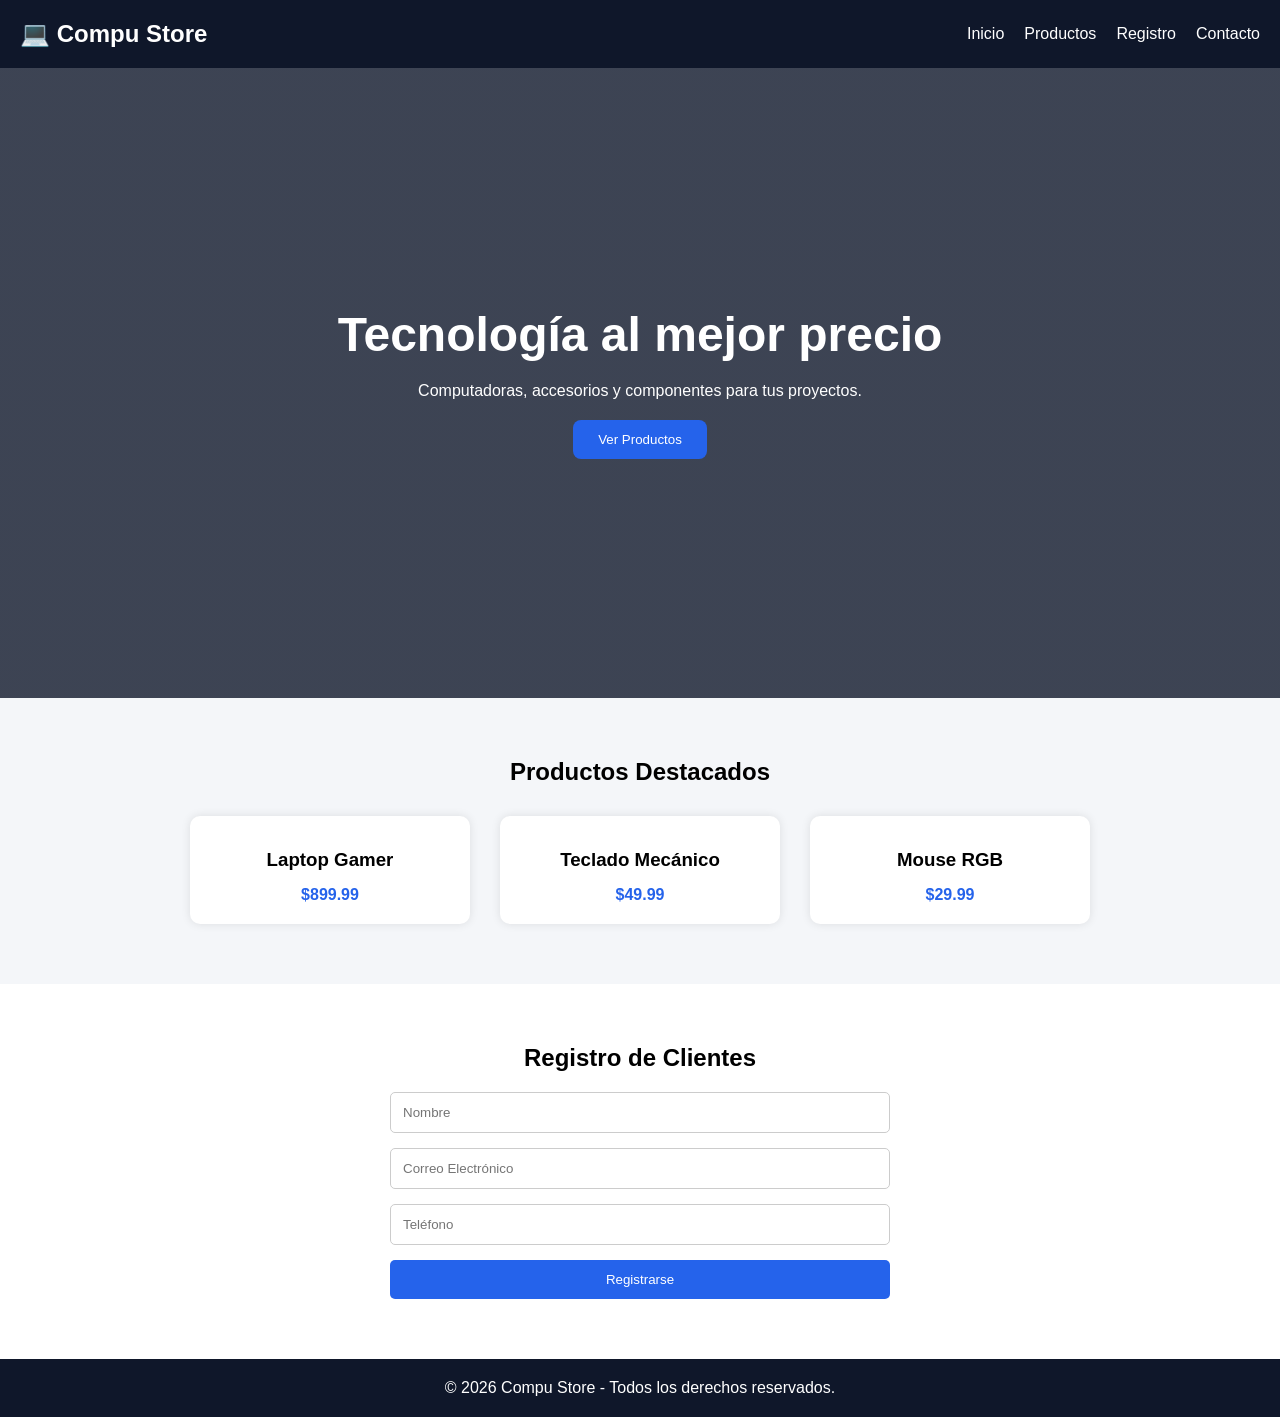
==== index.html @ cd618555 ". ." ====
<!DOCTYPE html>
<html lang="es">
<head>
    <meta charset="UTF-8">
    <meta name="viewport" content="width=device-width, initial-scale=1.0">
    <title>Compu Store</title>
    <link rel="stylesheet" href="css/style.css">
</head>
<body>

    <header>
        <nav>
            <h1>💻 Compu Store</h1>

            <ul>
                <li><a href="#">Inicio</a></li>
                <li><a href="#">Productos</a></li>
                <li><a href="#">Registro</a></li>
                <li><a href="#">Contacto</a></li>
            </ul>
        </nav>
    </header>

    <section class="hero">
        <div>
            <h2>Tecnología al mejor precio</h2>
            <p>Computadoras, accesorios y componentes para tus proyectos.</p>
            <button>Ver Productos</button>
        </div>
    </section>

    <section class="productos">

        <h2>Productos Destacados</h2>

        <div class="contenedor-productos">

            <div class="card">
                <img src="https://via.placeholder.com/250" alt="">
                <h3>Laptop Gamer</h3>
                <p>$899.99</p>
            </div>

            <div class="card">
                <img src="https://via.placeholder.com/250" alt="">
                <h3>Teclado Mecánico</h3>
                <p>$49.99</p>
            </div>

            <div class="card">
                <img src="https://via.placeholder.com/250" alt="">
                <h3>Mouse RGB</h3>
                <p>$29.99</p>
            </div>

        </div>

    </section>

    <section class="registro">

        <h2>Registro de Clientes</h2>

        <form id="registroForm">

            <input type="text" id="nombre" placeholder="Nombre" required>

            <input type="email" id="correo" placeholder="Correo Electrónico" required>

            <input type="tel" id="telefono" placeholder="Teléfono" required>

            <button type="submit">Registrarse</button>

        </form>

    </section>

    <footer>
        <p>© 2026 Compu Store - Todos los derechos reservados.</p>
    </footer>

    <script src="js/script.js"></script>

</body>
</html>
---- css/style.css ----
*{
    margin:0;
    padding:0;
    box-sizing:border-box;
    font-family:Arial, Helvetica, sans-serif;
}

body{
    background:#f4f6f9;
}

header{
    background:#0f172a;
    color:white;
    padding:20px;
}

nav{
    display:flex;
    justify-content:space-between;
    align-items:center;
}

nav ul{
    list-style:none;
    display:flex;
    gap:20px;
}

nav a{
    color:white;
    text-decoration:none;
}

.hero{
    height:70vh;
    background:linear-gradient(
        rgba(15,23,42,.8),
        rgba(15,23,42,.8)
    ),
    url("https://images.unsplash.com/photo-1518770660439-4636190af475");
    
    background-size:cover;
    background-position:center;

    display:flex;
    justify-content:center;
    align-items:center;

    text-align:center;
    color:white;
}

.hero h2{
    font-size:3rem;
}

.hero p{
    margin:20px 0;
}

.hero button{
    padding:12px 25px;
    border:none;
    background:#2563eb;
    color:white;
    cursor:pointer;
    border-radius:8px;
}

.productos{
    padding:60px 10%;
}

.productos h2{
    text-align:center;
    margin-bottom:30px;
}

.contenedor-productos{
    display:flex;
    justify-content:center;
    gap:30px;
    flex-wrap:wrap;
}

.card{
    width:280px;
    background:white;
    border-radius:10px;
    overflow:hidden;
    box-shadow:0 0 10px rgba(0,0,0,.1);
    text-align:center;
}

.card img{
    width:100%;
}

.card h3{
    margin:15px 0;
}

.card p{
    margin-bottom:20px;
    color:#2563eb;
    font-weight:bold;
}

.registro{
    padding:60px 10%;
    background:white;
}

.registro h2{
    text-align:center;
    margin-bottom:20px;
}

form{
    max-width:500px;
    margin:auto;

    display:flex;
    flex-direction:column;
    gap:15px;
}

input{
    padding:12px;
    border:1px solid #ccc;
    border-radius:5px;
}

form button{
    padding:12px;
    border:none;
    background:#2563eb;
    color:white;
    border-radius:5px;
    cursor:pointer;
}

footer{
    background:#0f172a;
    color:white;
    text-align:center;
    padding:20px;
}
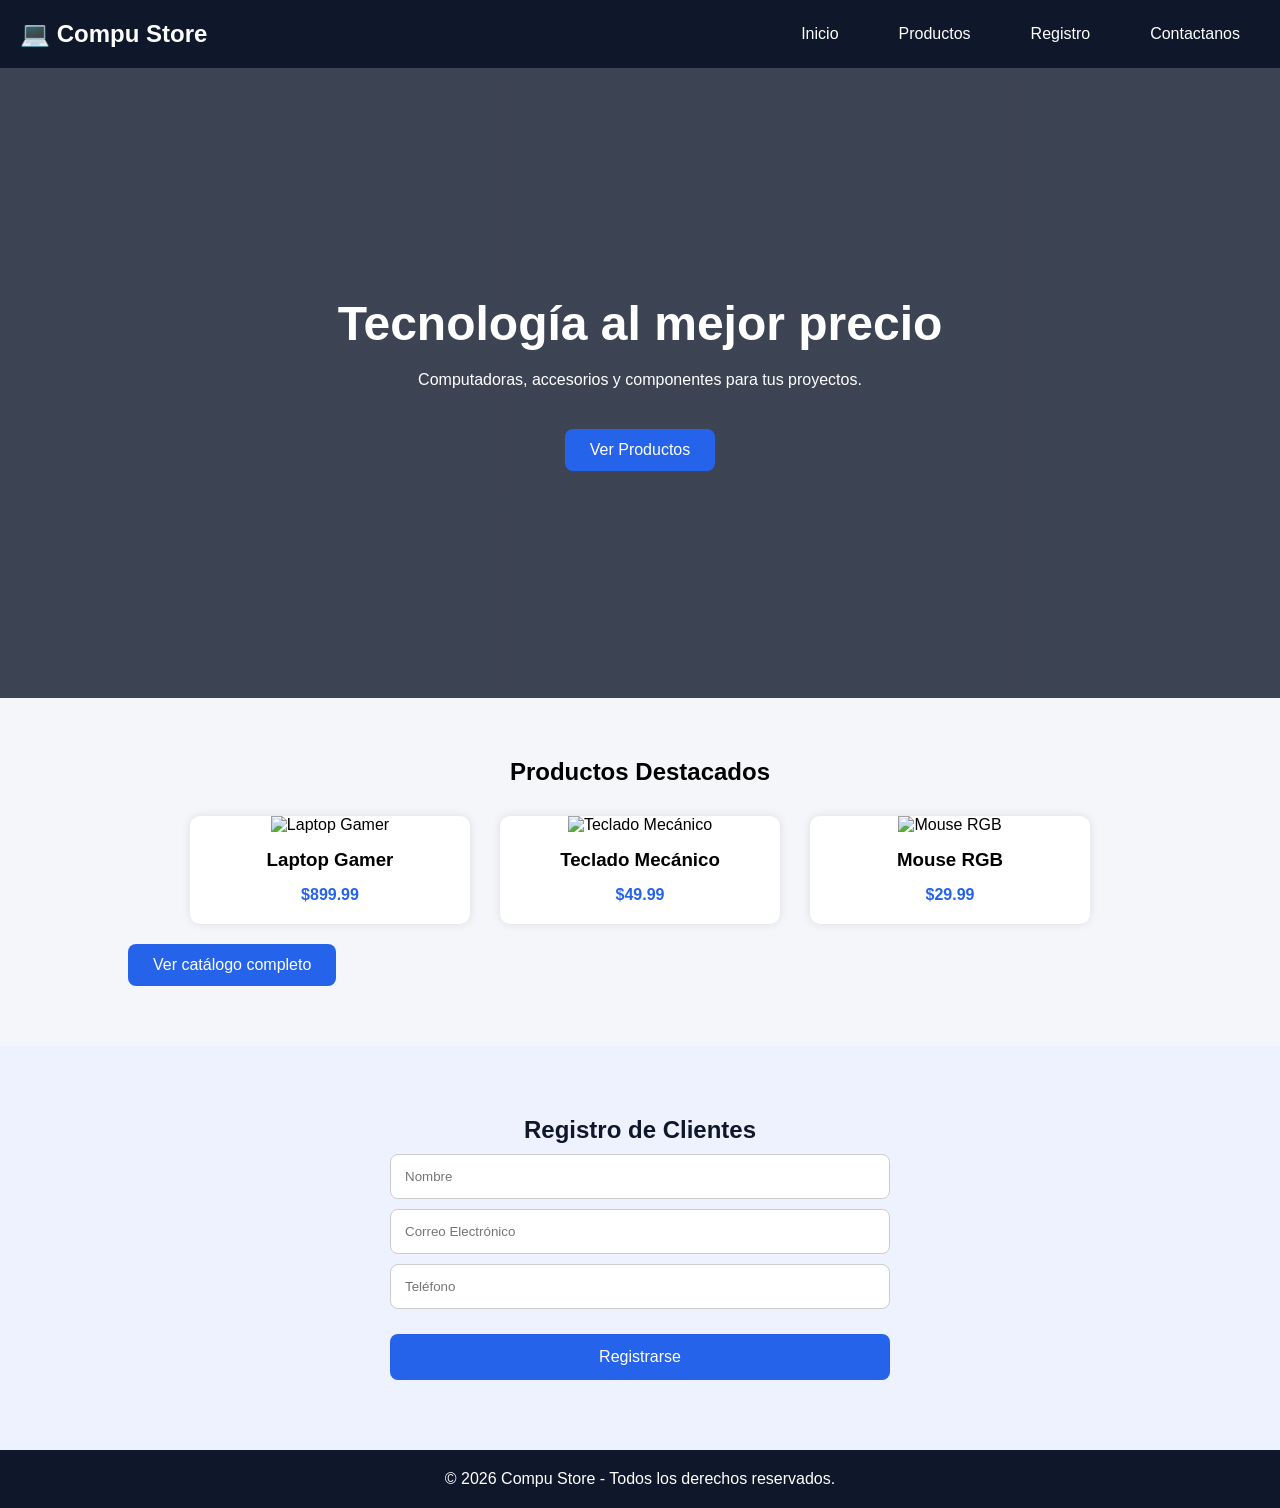
==== commit 5549dab2: ". ." ====
--- a/index.html
+++ b/index.html
@@ -13,10 +13,10 @@
             <h1>💻 Compu Store</h1>
 
             <ul>
-                <li><a href="#">Inicio</a></li>
-                <li><a href="#">Productos</a></li>
-                <li><a href="#">Registro</a></li>
-                <li><a href="#">Contacto</a></li>
+                <li><a href="index.html" class="active">Inicio</a></li>
+                <li><a href="productos.html" class="active">Productos</a></li>
+                <li><a href="registro.html" class="active">Registro</a></li>
+                <li><a href="contactos.html" class="active">Contactanos</a></li>
             </ul>
         </nav>
     </header>
@@ -25,11 +25,44 @@
         <div>
             <h2>Tecnología al mejor precio</h2>
             <p>Computadoras, accesorios y componentes para tus proyectos.</p>
-            <button>Ver Productos</button>
+            <a href="productos.html" class="btn-productos">Ver Productos</a>
         </div>
     </section>
 
     <section class="productos">
+
+<h2>Productos Destacados</h2>
+
+<div class="contenedor-productos">
+
+    <div class="card">
+        <img src="https://images.unsplash.com/photo-1496181133206-80ce9b88a853?w=500" alt="Laptop Gamer">
+        <h3>Laptop Gamer</h3>
+        <p>$899.99</p>
+    </div>
+
+
+    <div class="card">
+        <img src="https://images.unsplash.com/photo-1587829741301-dc798b83add3?w=500" alt="Teclado Mecánico">
+        <h3>Teclado Mecánico</h3>
+        <p>$49.99</p>
+    </div>
+
+
+    <div class="card">
+        <img src="https://images.unsplash.com/photo-1527814050087-3793815479db?w=500" alt="Mouse RGB">
+        <h3>Mouse RGB</h3>
+        <p>$29.99</p>
+    </div>
+
+</div>
+
+<a href="productos.html" class="btn-productos">
+    Ver catálogo completo
+</a>
+
+</section>
+   <!--  <section class="productos">
 
         <h2>Productos Destacados</h2>
 
@@ -56,7 +89,7 @@
         </div>
 
     </section>
-
+ -->
     <section class="registro">
 
         <h2>Registro de Clientes</h2>
--- a/css/style.css
+++ b/css/style.css
@@ -27,9 +27,21 @@
     gap:20px;
 }
 
-nav a{
-    color:white;
-    text-decoration:none;
+nav a {
+    color: white;
+    text-decoration: none;
+    padding: 10px 20px;       
+    border-radius: 5px;       
+    transition: background 0.3s, color 0.3s; 
+}
+
+nav a:hover {
+    background: #2563eb;      
+    color: #fff;              
+}
+
+nav a:active {
+    background: #1e40af;     
 }
 
 .hero{
@@ -116,6 +128,25 @@
     text-align:center;
     margin-bottom:20px;
 }
+.btn-productos{
+    display:inline-block;
+    margin-top:20px;
+    padding:12px 25px;
+    background:#2563eb;
+    color:white;
+    text-decoration:none;
+    border-radius:8px;
+    transition:.3s;
+}
+
+.btn-productos:hover{
+    background:#1e40af;
+}
+.card img{
+    width:100%;
+    height:200px;
+    object-fit:cover;
+}
 
 form{
     max-width:500px;
@@ -146,4 +177,70 @@
     color:white;
     text-align:center;
     padding:20px;
+}
+.registro{
+    padding:70px 10%;
+    background:#eef2ff;
+}
+
+
+.registro-contenedor{
+    max-width:550px;
+    margin:auto;
+    background:white;
+    padding:40px;
+    border-radius:15px;
+    box-shadow:0 10px 25px rgba(0,0,0,.1);
+}
+
+
+.registro h2{
+    text-align:center;
+    color:#0f172a;
+    margin-bottom:10px;
+}
+
+
+.registro p{
+    text-align:center;
+    margin-bottom:25px;
+    color:#555;
+}
+
+
+.registro form{
+    display:flex;
+    flex-direction:column;
+    gap:10px;
+}
+
+
+.registro label{
+    font-weight:bold;
+    color:#0f172a;
+}
+
+
+.registro input{
+    width:100%;
+    padding:14px;
+    border:1px solid #ccc;
+    border-radius:8px;
+}
+
+
+.registro button{
+    margin-top:15px;
+    padding:14px;
+    background:#2563eb;
+    color:white;
+    border:none;
+    border-radius:8px;
+    cursor:pointer;
+    font-size:16px;
+}
+
+
+.registro button:hover{
+    background:#1e40af;
 }
